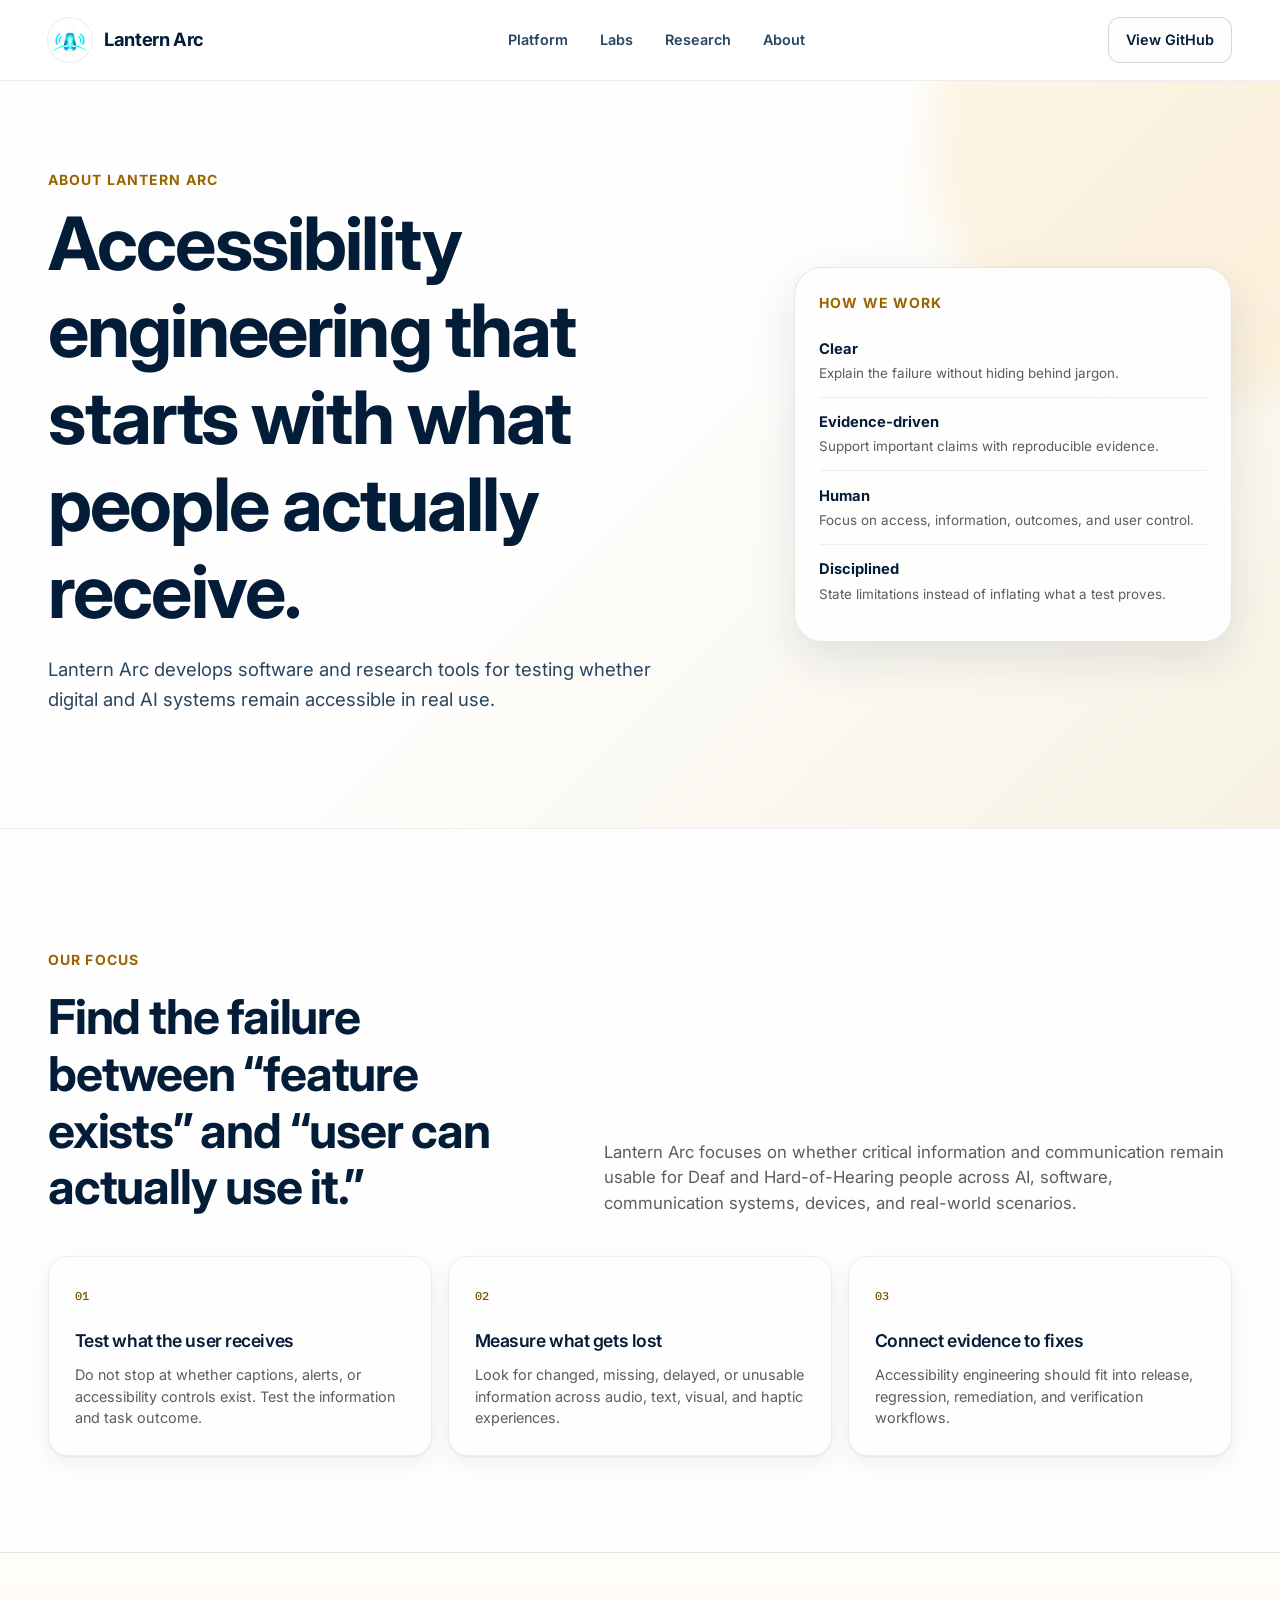
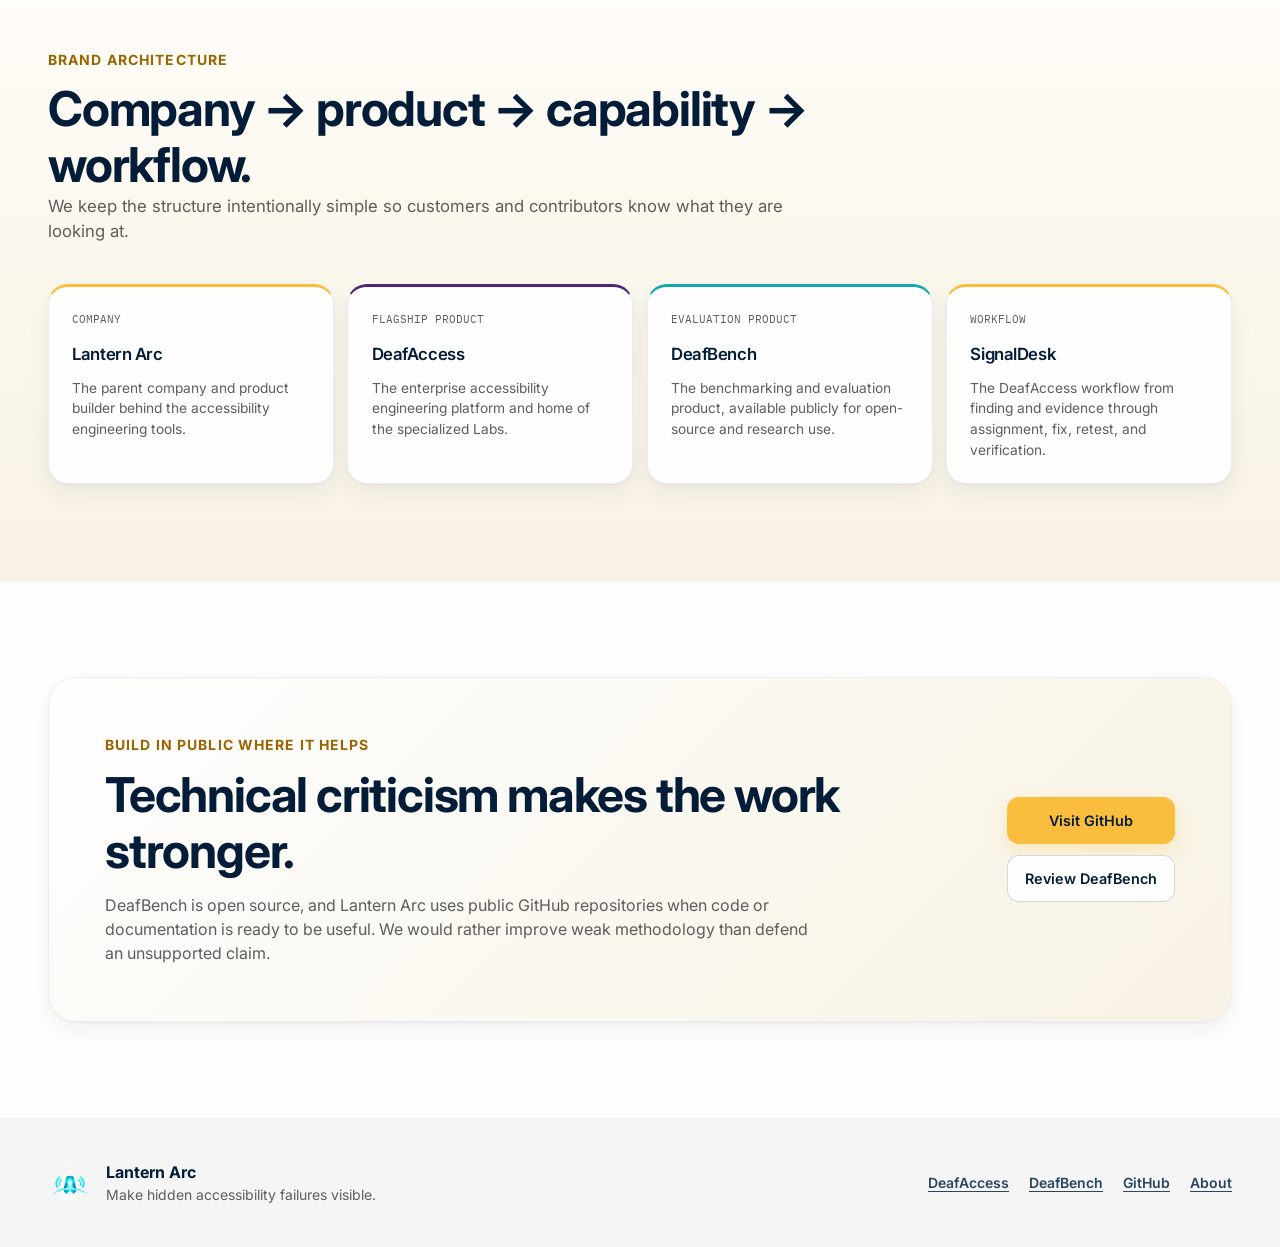
==== about/index.html @ e3fc4fe9 "feat: add product and company pages" ====
<!doctype html>
<html lang="en">
<head>
  <meta charset="utf-8">
  <meta name="viewport" content="width=device-width, initial-scale=1">
  <title>About Lantern Arc</title>
  <meta name="description" content="Lantern Arc builds accessibility engineering tools that test what people actually receive across AI, software, communication systems, and connected experiences.">
  <link rel="preconnect" href="https://fonts.googleapis.com">
  <link rel="preconnect" href="https://fonts.gstatic.com" crossorigin>
  <link href="https://fonts.googleapis.com/css2?family=IBM+Plex+Mono:wght@400;500&family=Inter:wght@400;500;600;700&display=swap" rel="stylesheet">
  <link rel="stylesheet" href="/assets/site.css">
</head>
<body class="inner-page about-page">
  <a class="skip-link" href="#main">Skip to main content</a>
  <header class="site-header">
    <div class="shell header-inner">
      <a class="brand" href="/" aria-label="Lantern Arc home">
        <img class="brand-mark" src="/assets/lantern-arc-logo.png" alt="" width="44" height="44">
        <span>Lantern Arc</span>
      </a>
      <nav class="site-nav" aria-label="Primary navigation">
        <a href="/deafaccess/">Platform</a>
        <a href="/#labs">Labs</a>
        <a href="/deafbench/">Research</a>
        <a href="/about/">About</a>
      </nav>
      <a class="button button-secondary header-github" href="https://github.com/lanternarc">View GitHub</a>
    </div>
  </header>

  <main id="main">
    <section class="page-hero page-hero-gold">
      <div class="shell page-hero-grid">
        <div>
          <p class="eyebrow">About Lantern Arc</p>
          <h1>Accessibility engineering that starts with what people actually receive.</h1>
          <p class="page-lede">Lantern Arc develops software and research tools for testing whether digital and AI systems remain accessible in real use.</p>
        </div>
        <aside class="evidence-card" aria-label="Lantern Arc principles">
          <p class="eyebrow">How we work</p>
          <ul class="principle-list">
            <li><strong>Clear</strong><span>Explain the failure without hiding behind jargon.</span></li>
            <li><strong>Evidence-driven</strong><span>Support important claims with reproducible evidence.</span></li>
            <li><strong>Human</strong><span>Focus on access, information, outcomes, and user control.</span></li>
            <li><strong>Disciplined</strong><span>State limitations instead of inflating what a test proves.</span></li>
          </ul>
        </aside>
      </div>
    </section>

    <section class="section shell" aria-labelledby="focus-title">
      <div class="section-heading">
        <p class="eyebrow">Our focus</p>
        <h2 id="focus-title">Find the failure between “feature exists” and “user can actually use it.”</h2>
        <p>Lantern Arc focuses on whether critical information and communication remain usable for Deaf and Hard-of-Hearing people across AI, software, communication systems, devices, and real-world scenarios.</p>
      </div>
      <div class="outcome-grid">
        <article><span class="outcome-number">01</span><h3>Test what the user receives</h3><p>Do not stop at whether captions, alerts, or accessibility controls exist. Test the information and task outcome.</p></article>
        <article><span class="outcome-number">02</span><h3>Measure what gets lost</h3><p>Look for changed, missing, delayed, or unusable information across audio, text, visual, and haptic experiences.</p></article>
        <article><span class="outcome-number">03</span><h3>Connect evidence to fixes</h3><p>Accessibility engineering should fit into release, regression, remediation, and verification workflows.</p></article>
      </div>
    </section>

    <section class="section section-tinted" aria-labelledby="family-title">
      <div class="shell">
        <div class="section-heading narrow">
          <p class="eyebrow">Brand architecture</p>
          <h2 id="family-title">Company → product → capability → workflow.</h2>
          <p>We keep the structure intentionally simple so customers and contributors know what they are looking at.</p>
        </div>
        <div class="architecture-grid">
          <article><span class="architecture-level">Company</span><h3>Lantern Arc</h3><p>The parent company and product builder behind the accessibility engineering tools.</p></article>
          <article class="architecture-purple"><span class="architecture-level">Flagship product</span><h3>DeafAccess</h3><p>The enterprise accessibility engineering platform and home of the specialized Labs.</p></article>
          <article class="architecture-teal"><span class="architecture-level">Evaluation product</span><h3>DeafBench</h3><p>The benchmarking and evaluation product, available publicly for open-source and research use.</p></article>
          <article><span class="architecture-level">Workflow</span><h3>SignalDesk</h3><p>The DeafAccess workflow from finding and evidence through assignment, fix, retest, and verification.</p></article>
        </div>
      </div>
    </section>

    <section class="section shell" aria-labelledby="open-title">
      <div class="research-panel">
        <div>
          <p class="eyebrow">Build in public where it helps</p>
          <h2 id="open-title">Technical criticism makes the work stronger.</h2>
          <p>DeafBench is open source, and Lantern Arc uses public GitHub repositories when code or documentation is ready to be useful. We would rather improve weak methodology than defend an unsupported claim.</p>
        </div>
        <div class="research-actions">
          <a class="button button-primary" href="https://github.com/lanternarc">Visit GitHub</a>
          <a class="button button-secondary" href="https://github.com/lanternarc/DeafBench">Review DeafBench</a>
        </div>
      </div>
    </section>
  </main>

  <footer class="site-footer">
    <div class="shell footer-inner">
      <div class="footer-brand"><img src="/assets/lantern-arc-logo.png" alt="" width="44" height="44"><div><strong>Lantern Arc</strong><span>Make hidden accessibility failures visible.</span></div></div>
      <nav aria-label="Footer navigation"><a href="/deafaccess/">DeafAccess</a><a href="/deafbench/">DeafBench</a><a href="https://github.com/lanternarc">GitHub</a><a href="/about/">About</a></nav>
    </div>
  </footer>
  <script src="/assets/site.js" defer></script>
</body>
</html>
---- assets/site.css ----
:root {
  --navy-950: #031c37;
  --navy-900: #0a2b4a;
  --navy-700: #29455f;
  --gold-500: #fbbd3d;
  --gold-300: #fbe1b3;
  --gold-100: #f7f2e3;
  --white: #fefefe;
  --off-white: #f5f5f5;
  --ink: #070714;
  --muted: #5d5d5d;
  --line: #eeedef;
  --purple-700: #502478;
  --purple-100: #f1ebf6;
  --teal-700: #08757c;
  --teal-500: #12a8b1;
  --teal-100: #e4f4f0;
  --teal-bg: #e9f4f3;
  --blue-100: #e9f1fb;
  --green-100: #e4f4f0;
  --danger: #d22126;
  --success: #2e8c36;
  --shadow-sm: 0 1px 2px rgb(1 25 52 / 0.05), 0 8px 24px rgb(1 25 52 / 0.06);
  --shadow-md: 0 18px 45px rgb(1 25 52 / 0.10);
  --radius-sm: 0.75rem;
  --radius-md: 1.25rem;
  --radius-lg: 1.75rem;
  --shell: 74rem;
  --sans: Inter, -apple-system, BlinkMacSystemFont, "Segoe UI", Arial, sans-serif;
  --mono: "IBM Plex Mono", SFMono-Regular, Consolas, "Liberation Mono", monospace;
}

* {
  box-sizing: border-box;
}

html {
  scroll-behavior: smooth;
  scroll-padding-top: 6rem;
}

body {
  margin: 0;
  color: var(--navy-950);
  background: var(--white);
  font-family: var(--sans);
  font-size: 1rem;
  line-height: 1.5;
  text-rendering: optimizeLegibility;
  -webkit-font-smoothing: antialiased;
}

img {
  display: block;
  max-width: 100%;
}

a {
  color: inherit;
  text-decoration-thickness: 0.08em;
  text-underline-offset: 0.2em;
}

a:focus-visible,
button:focus-visible {
  outline: 3px solid var(--navy-950);
  outline-offset: 4px;
  border-radius: 0.35rem;
}

p,
h1,
h2,
h3 {
  margin-top: 0;
}

p {
  max-width: 72ch;
}

h1,
h2,
h3 {
  letter-spacing: -0.025em;
  line-height: 1.18;
}

h1 {
  margin-bottom: 1.25rem;
  font-size: clamp(2.6rem, 6vw, 4.6rem);
  font-weight: 700;
}

h2 {
  margin-bottom: 1rem;
  font-size: clamp(2rem, 4vw, 3rem);
  font-weight: 700;
}

h3 {
  margin-bottom: 0.8rem;
  font-size: 1.45rem;
  font-weight: 600;
}

.shell {
  width: min(calc(100% - 2rem), var(--shell));
  margin-inline: auto;
}

.skip-link {
  position: fixed;
  z-index: 999;
  top: 0.75rem;
  left: 0.75rem;
  padding: 0.75rem 1rem;
  transform: translateY(-180%);
  border-radius: 0.6rem;
  color: var(--white);
  background: var(--navy-950);
  font-weight: 600;
}

.skip-link:focus {
  transform: translateY(0);
}

.site-header {
  position: sticky;
  z-index: 50;
  top: 0;
  border-bottom: 1px solid rgb(1 25 52 / 0.08);
  background: rgb(255 255 255 / 0.94);
  backdrop-filter: blur(16px);
}

.header-inner {
  display: grid;
  grid-template-columns: auto 1fr auto;
  align-items: center;
  min-height: 5rem;
  gap: 2rem;
}

.brand {
  display: inline-flex;
  align-items: center;
  gap: 0.75rem;
  text-decoration: none;
  font-size: 1.15rem;
  font-weight: 700;
  letter-spacing: -0.02em;
}

.brand-mark {
  width: 2.75rem;
  height: 2.75rem;
  border-radius: 50%;
  box-shadow: 0 0 0 1px rgb(1 25 52 / 0.08);
}

.site-nav {
  display: flex;
  justify-content: center;
  gap: 2rem;
}

.site-nav a {
  position: relative;
  padding-block: 1.1rem;
  color: var(--navy-700);
  text-decoration: none;
  font-size: 0.9rem;
  font-weight: 600;
}

.site-nav a::after {
  position: absolute;
  right: 0;
  bottom: 0.8rem;
  left: 0;
  height: 2px;
  transform: scaleX(0);
  transform-origin: center;
  background: var(--gold-500);
  content: "";
  transition: transform 160ms ease;
}

.site-nav a:hover::after,
.site-nav a:focus-visible::after {
  transform: scaleX(1);
}

.button {
  display: inline-flex;
  min-height: 2.85rem;
  align-items: center;
  justify-content: center;
  padding: 0.72rem 1.05rem;
  border: 1px solid transparent;
  border-radius: 0.75rem;
  text-decoration: none;
  font-size: 0.9rem;
  font-weight: 600;
  transition: transform 150ms ease, box-shadow 150ms ease, background 150ms ease;
}

.button:hover {
  transform: translateY(-1px);
}

.button-primary {
  color: var(--navy-950);
  background: var(--gold-500);
  box-shadow: 0 8px 20px rgb(253 191 56 / 0.25);
}

.button-primary:hover {
  background: #f4b62d;
  box-shadow: 0 12px 24px rgb(253 191 56 / 0.30);
}

.button-secondary {
  border-color: rgb(1 25 52 / 0.16);
  color: var(--navy-950);
  background: var(--white);
}

.button-secondary:hover {
  border-color: rgb(1 25 52 / 0.28);
  box-shadow: var(--shadow-sm);
}

.hero {
  display: grid;
  grid-template-columns: minmax(15rem, 0.7fr) minmax(0, 1.45fr) minmax(17rem, 0.85fr);
  align-items: center;
  gap: clamp(2rem, 5vw, 4.5rem);
  min-height: 42rem;
  padding-block: 5.5rem;
}

.hero-art {
  display: flex;
  justify-content: center;
}

.hero-logo-wrap {
  position: relative;
  width: min(100%, 19rem);
  padding: 1.35rem;
  border: 1px solid rgb(253 191 56 / 0.32);
  border-radius: 50%;
  background: radial-gradient(circle, var(--white) 54%, var(--gold-100) 100%);
  box-shadow: 0 26px 70px rgb(253 191 56 / 0.14);
}

.hero-logo-wrap::after {
  position: absolute;
  inset: 8%;
  z-index: -1;
  border-radius: 50%;
  background: var(--gold-300);
  filter: blur(48px);
  opacity: 0.25;
  content: "";
}

.eyebrow {
  margin-bottom: 0.7rem;
  color: #9a6500;
  font-size: 0.875rem;
  font-weight: 700;
  letter-spacing: 0.08em;
  text-transform: uppercase;
}

.hero-copy h1 span {
  color: #9a6500;
}

.hero-lede {
  margin-bottom: 0.8rem;
  font-size: 1.18rem;
  line-height: 1.55;
  font-weight: 500;
}

.hero-support {
  margin-bottom: 1.7rem;
  color: var(--muted);
  font-size: 1rem;
}

.hero-actions {
  display: flex;
  flex-wrap: wrap;
  gap: 0.75rem;
}

.hero-principles {
  display: grid;
  gap: 1.25rem;
  padding-left: 2rem;
  border-left: 1px solid var(--line);
}

.principle {
  display: grid;
  grid-template-columns: auto 1fr;
  align-items: start;
  gap: 0.9rem;
}

.principle-icon {
  display: grid;
  width: 2.8rem;
  height: 2.8rem;
  place-items: center;
  border-radius: 50%;
  color: var(--navy-950);
  background: var(--gold-100);
  font-family: var(--mono);
  font-size: 0.78rem;
  font-weight: 500;
}

.principle strong,
.principle span {
  display: block;
}

.principle strong {
  margin-bottom: 0.2rem;
  font-size: 0.95rem;
}

.principle div > span {
  color: var(--muted);
  font-size: 0.875rem;
  line-height: 1.45;
}

.process-band {
  border-block: 1px solid rgb(1 25 52 / 0.07);
  background: var(--gold-100);
}

.process-inner {
  display: grid;
  grid-template-columns: minmax(16rem, 0.7fr) 1fr;
  align-items: center;
  gap: 3rem;
  padding-block: 2.4rem;
}

.process-inner h2 {
  margin-bottom: 0;
  font-size: 1.8rem;
}

.process-flow {
  display: flex;
  flex-wrap: wrap;
  align-items: center;
  justify-content: flex-end;
  gap: 0.7rem;
  margin: 0;
  padding: 0;
  list-style: none;
}

.process-flow li {
  display: inline-flex;
  align-items: center;
  gap: 0.7rem;
  font-size: 0.9rem;
  font-weight: 600;
}

.process-flow li:not(:last-child)::after {
  color: #9a6500;
  content: "→";
}

.section {
  padding-block: 6rem;
}

.section-tinted {
  border-block: 1px solid rgb(1 25 52 / 0.06);
  background: linear-gradient(180deg, #fffdf9 0%, var(--gold-100) 100%);
}

.section-heading {
  display: grid;
  grid-template-columns: minmax(0, 0.9fr) minmax(0, 1.15fr);
  align-items: end;
  gap: 4rem;
  margin-bottom: 2.5rem;
}

.section-heading .eyebrow {
  grid-column: 1 / -1;
  margin-bottom: -2.8rem;
}

.section-heading h2,
.section-heading p:last-child {
  margin-bottom: 0;
}

.section-heading p:last-child {
  color: var(--muted);
  font-size: 1.05rem;
}

.section-heading.narrow {
  display: block;
  max-width: 48rem;
}

.section-heading.narrow .eyebrow {
  margin-bottom: 0.7rem;
}

.product-grid {
  display: grid;
  grid-template-columns: repeat(2, minmax(0, 1fr));
  gap: 1.25rem;
}

.product-card {
  position: relative;
  overflow: hidden;
  padding: 2rem;
  border: 1px solid var(--line);
  border-radius: var(--radius-lg);
  background: var(--white);
  box-shadow: var(--shadow-sm);
}

.product-card::before {
  position: absolute;
  top: 0;
  right: 0;
  left: 0;
  height: 4px;
  content: "";
}

.product-deafaccess::before {
  background: var(--purple-700);
}

.product-deafbench::before {
  background: var(--teal-500);
}

.product-kicker {
  display: flex;
  align-items: center;
  gap: 0.8rem;
  margin-bottom: 1.35rem;
  font-size: 0.9rem;
  font-weight: 600;
}

.product-symbol {
  display: grid;
  width: 2.6rem;
  height: 2.6rem;
  place-items: center;
  border-radius: 0.7rem;
  font-family: var(--mono);
  font-size: 0.75rem;
  font-weight: 500;
}

.product-deafaccess .product-symbol {
  color: var(--purple-700);
  background: var(--purple-100);
}

.product-deafbench .product-symbol {
  color: var(--teal-700);
  background: var(--teal-100);
}

.product-card > p {
  color: var(--muted);
}

.feature-list {
  display: grid;
  grid-template-columns: repeat(2, minmax(0, 1fr));
  gap: 0.65rem 1rem;
  margin: 1.5rem 0;
  padding: 0;
  list-style: none;
}

.feature-list li {
  position: relative;
  padding-left: 1.15rem;
  font-size: 0.9rem;
}

.feature-list li::before {
  position: absolute;
  top: 0.58em;
  left: 0;
  width: 0.42rem;
  height: 0.42rem;
  border-radius: 50%;
  background: var(--gold-500);
  content: "";
}

.text-link {
  display: inline-flex;
  align-items: center;
  gap: 0.4rem;
  color: var(--navy-950);
  font-weight: 700;
}

.roadmap-note {
  margin: -0.75rem 0 2rem;
  padding: 1rem 1.15rem;
  border-left: 3px solid var(--gold-500);
  color: var(--navy-700);
  background: rgb(251 189 61 / 0.08);
  font-size: 0.9rem;
}

.lab-groups {
  display: grid;
  gap: 1.5rem;
}

.lab-group {
  display: grid;
  grid-template-columns: minmax(13rem, 0.3fr) minmax(0, 1fr);
  gap: 1.5rem;
  padding: 1.5rem;
  border: 1px solid var(--line);
  border-radius: var(--radius-lg);
  background: rgb(254 254 254 / 0.88);
  box-shadow: var(--shadow-sm);
}

.lab-group-heading {
  display: flex;
  align-items: flex-start;
  gap: 0.85rem;
  padding-right: 1.25rem;
  border-right: 1px solid var(--line);
}

.lab-group-index {
  display: grid;
  width: 2.4rem;
  height: 2.4rem;
  flex: 0 0 auto;
  place-items: center;
  border-radius: 50%;
  color: var(--navy-950);
  background: var(--gold-300);
  font-family: var(--mono);
  font-size: 0.75rem;
  font-weight: 500;
}

.lab-group-heading h3 {
  margin: 0 0 0.35rem;
  font-size: 1.1rem;
}

.lab-group-heading p {
  margin: 0;
  color: var(--muted);
  font-size: 0.875rem;
  line-height: 1.45;
}

.lab-grid {
  display: grid;
  grid-template-columns: repeat(3, minmax(0, 1fr));
  gap: 0.75rem;
}

.lab-card {
  min-width: 0;
  padding: 1rem;
  border: 1px solid var(--line);
  border-radius: var(--radius-sm);
  background: var(--white);
}

.lab-card:hover {
  border-color: rgb(3 28 55 / 0.18);
  box-shadow: 0 8px 20px rgb(3 28 55 / 0.05);
}

.lab-code {
  display: inline-flex;
  margin-bottom: 0.75rem;
  padding: 0.25rem 0.45rem;
  border-radius: 0.4rem;
  color: var(--teal-700);
  background: var(--teal-100);
  font-family: var(--mono);
  font-size: 0.7rem;
  font-weight: 500;
}

.lab-card:nth-child(4n + 2) .lab-code {
  color: var(--purple-700);
  background: var(--purple-100);
}

.lab-card:nth-child(4n + 3) .lab-code {
  color: #785100;
  background: var(--gold-100);
}

.lab-card h4 {
  overflow-wrap: anywhere;
  margin: 0 0 0.4rem;
  color: var(--navy-950);
  font-size: 0.92rem;
  line-height: 1.3;
}

.lab-card p {
  margin: 0;
  color: var(--muted);
  font-size: 0.82rem;
  line-height: 1.5;
}

.research-panel {
  display: grid;
  grid-template-columns: 1fr auto;
  align-items: center;
  gap: 3rem;
  padding: clamp(2rem, 5vw, 3.5rem);
  border: 1px solid var(--line);
  border-radius: var(--radius-lg);
  background: linear-gradient(135deg, var(--white), var(--gold-100));
  box-shadow: var(--shadow-sm);
}

.research-panel h2 {
  margin-bottom: 0.8rem;
}

.research-panel p:last-child {
  margin-bottom: 0;
  color: var(--muted);
}

.research-actions {
  display: flex;
  flex-direction: column;
  gap: 0.7rem;
}

.page-hero {
  position: relative;
  overflow: hidden;
  border-bottom: 1px solid var(--line);
}

.page-hero::after {
  position: absolute;
  top: -14rem;
  right: -12rem;
  width: 34rem;
  height: 34rem;
  border-radius: 50%;
  filter: blur(18px);
  opacity: 0.32;
  pointer-events: none;
  content: "";
}

.page-hero-purple {
  background: linear-gradient(135deg, var(--white) 45%, var(--purple-100) 100%);
}

.page-hero-purple::after {
  background: #d8c4ea;
}

.page-hero-teal {
  background: linear-gradient(135deg, var(--white) 45%, var(--teal-bg) 100%);
}

.page-hero-teal::after {
  background: var(--teal-100);
}

.page-hero-gold {
  background: linear-gradient(135deg, var(--white) 45%, var(--gold-100) 100%);
}

.page-hero-gold::after {
  background: var(--gold-300);
}

.page-hero-grid {
  position: relative;
  z-index: 1;
  display: grid;
  grid-template-columns: minmax(0, 1.2fr) minmax(19rem, 0.8fr);
  align-items: center;
  gap: clamp(2rem, 7vw, 6rem);
  min-height: 36rem;
  padding-block: 5.5rem;
}

.page-hero h1 {
  max-width: 16ch;
}

.page-lede {
  margin-bottom: 1.6rem;
  max-width: 62ch;
  color: var(--navy-700);
  font-size: 1.16rem;
  line-height: 1.6;
}

.evidence-card,
.benchmark-card {
  padding: 1.5rem;
  border: 1px solid rgb(3 28 55 / 0.10);
  border-radius: var(--radius-lg);
  background: rgb(254 254 254 / 0.9);
  box-shadow: var(--shadow-md);
  backdrop-filter: blur(10px);
}

.vertical-flow,
.principle-list {
  display: grid;
  gap: 0;
  margin: 0;
  padding: 0;
  list-style: none;
}

.vertical-flow li {
  display: grid;
  grid-template-columns: auto 0.7fr 1.3fr;
  align-items: center;
  gap: 0.75rem;
  padding-block: 0.8rem;
  border-bottom: 1px solid var(--line);
}

.vertical-flow li:last-child {
  border-bottom: 0;
}

.vertical-flow li > span,
.evidence-stack > div > span {
  color: var(--purple-700);
  font-family: var(--mono);
  font-size: 0.72rem;
  font-weight: 500;
}

.vertical-flow strong {
  font-size: 0.9rem;
}

.vertical-flow small {
  color: var(--muted);
  font-size: 0.8rem;
  line-height: 1.4;
}

.metric-list {
  margin: 0;
}

.metric-list > div {
  display: grid;
  grid-template-columns: minmax(7rem, 0.65fr) 1fr;
  gap: 1rem;
  padding-block: 0.9rem;
  border-bottom: 1px solid var(--line);
}

.metric-list > div:last-child {
  border-bottom: 0;
}

.metric-list dt {
  color: var(--teal-700);
  font-weight: 700;
}

.metric-list dd {
  margin: 0;
  color: var(--muted);
  font-size: 0.86rem;
}

.outcome-grid {
  display: grid;
  grid-template-columns: repeat(3, minmax(0, 1fr));
  gap: 1rem;
}

.outcome-grid article {
  padding: 1.6rem;
  border: 1px solid var(--line);
  border-radius: var(--radius-md);
  background: var(--white);
  box-shadow: var(--shadow-sm);
}

.outcome-number {
  display: inline-flex;
  margin-bottom: 1.6rem;
  color: #785100;
  font-family: var(--mono);
  font-size: 0.78rem;
  font-weight: 500;
}

.outcome-grid article h3 {
  font-size: 1.1rem;
}

.outcome-grid article p {
  margin: 0;
  color: var(--muted);
  font-size: 0.9rem;
}

.capability-grid {
  display: grid;
  grid-template-columns: repeat(4, minmax(0, 1fr));
  gap: 0.8rem;
}

.capability-card {
  padding: 1.4rem;
  border: 1px solid var(--line);
  border-radius: var(--radius-md);
  background: var(--white);
}

.capability-card > span {
  display: grid;
  width: 2.5rem;
  height: 2.5rem;
  margin-bottom: 1.1rem;
  place-items: center;
  border-radius: 0.65rem;
  color: var(--purple-700);
  background: var(--purple-100);
  font-family: var(--mono);
  font-size: 0.72rem;
  font-weight: 500;
}

.capability-card:nth-child(2) > span {
  color: #785100;
  background: var(--gold-100);
}

.capability-card:nth-child(3) > span {
  color: var(--teal-700);
  background: var(--teal-100);
}

.capability-card:nth-child(4) > span {
  color: var(--navy-700);
  background: var(--blue-100);
}

.capability-card h3 {
  font-size: 1rem;
}

.capability-card p {
  margin: 0;
  color: var(--muted);
  font-size: 0.86rem;
}

.center-action {
  margin-top: 1.5rem;
  text-align: center;
}

.split-panel {
  display: grid;
  grid-template-columns: minmax(0, 0.9fr) minmax(22rem, 1.1fr);
  align-items: center;
  gap: clamp(2rem, 6vw, 5rem);
}

.split-panel > div:first-child > p:last-child {
  margin-bottom: 0;
  color: var(--muted);
}

.signal-flow {
  display: flex;
  flex-wrap: wrap;
  gap: 0.55rem;
  align-items: center;
}

.signal-flow span {
  position: relative;
  display: inline-flex;
  padding: 0.65rem 0.8rem;
  border: 1px solid var(--line);
  border-radius: 999px;
  background: var(--white);
  font-size: 0.82rem;
  font-weight: 600;
  box-shadow: var(--shadow-sm);
}

.signal-flow span:not(:last-child)::after {
  position: absolute;
  right: -0.55rem;
  color: #9a6500;
  content: "→";
  transform: translateX(50%);
}

.evidence-stack {
  display: grid;
  grid-template-columns: repeat(2, minmax(0, 1fr));
  gap: 0.8rem;
}

.evidence-stack > div {
  padding: 1.25rem;
  border: 1px solid var(--line);
  border-radius: var(--radius-md);
  background: var(--white);
  box-shadow: var(--shadow-sm);
}

.evidence-stack > div > span {
  display: inline-block;
  margin-bottom: 0.7rem;
  color: var(--teal-700);
}

.evidence-stack strong,
.evidence-stack p {
  display: block;
}

.evidence-stack strong {
  margin-bottom: 0.35rem;
  font-size: 0.93rem;
}

.evidence-stack p {
  margin: 0;
  color: var(--muted);
  font-size: 0.82rem;
}

.principle-list li {
  padding-block: 0.85rem;
  border-bottom: 1px solid var(--line);
}

.principle-list li:last-child {
  border-bottom: 0;
}

.principle-list strong,
.principle-list span {
  display: block;
}

.principle-list strong {
  margin-bottom: 0.2rem;
  font-size: 0.92rem;
}

.principle-list span {
  color: var(--muted);
  font-size: 0.84rem;
}

.architecture-grid {
  display: grid;
  grid-template-columns: repeat(4, minmax(0, 1fr));
  gap: 0.85rem;
}

.architecture-grid article {
  padding: 1.45rem;
  border: 1px solid var(--line);
  border-top: 3px solid var(--gold-500);
  border-radius: var(--radius-md);
  background: var(--white);
  box-shadow: var(--shadow-sm);
}

.architecture-grid .architecture-purple {
  border-top-color: var(--purple-700);
}

.architecture-grid .architecture-teal {
  border-top-color: var(--teal-500);
}

.architecture-level {
  display: block;
  margin-bottom: 1.1rem;
  color: var(--muted);
  font-family: var(--mono);
  font-size: 0.7rem;
  text-transform: uppercase;
}

.architecture-grid h3 {
  font-size: 1.05rem;
}

.architecture-grid p {
  margin: 0;
  color: var(--muted);
  font-size: 0.86rem;
}

.site-footer {
  border-top: 1px solid var(--line);
  background: var(--off-white);
}

.footer-inner {
  display: flex;
  align-items: center;
  justify-content: space-between;
  gap: 2rem;
  min-height: 8rem;
  padding-block: 1.5rem;
}

.footer-brand {
  display: flex;
  align-items: center;
  gap: 0.9rem;
}

.footer-brand img {
  width: 2.75rem;
  height: 2.75rem;
  border-radius: 50%;
}

.footer-brand strong,
.footer-brand span {
  display: block;
}

.footer-brand span {
  color: var(--muted);
  font-size: 0.875rem;
}

.footer-inner nav {
  display: flex;
  flex-wrap: wrap;
  gap: 1.25rem;
}

.footer-inner nav a {
  color: var(--navy-700);
  font-size: 0.875rem;
  font-weight: 600;
}

@media (max-width: 64rem) {
  .header-inner {
    grid-template-columns: auto 1fr;
  }

  .site-nav {
    justify-content: flex-end;
  }

  .header-github {
    display: none;
  }

  .hero {
    grid-template-columns: minmax(12rem, 0.55fr) 1.45fr;
    min-height: auto;
  }

  .hero-principles {
    grid-column: 1 / -1;
    grid-template-columns: repeat(2, minmax(0, 1fr));
    padding: 1.5rem 0 0;
    border-top: 1px solid var(--line);
    border-left: 0;
  }

  .section-heading {
    grid-template-columns: 1fr;
    gap: 1rem;
  }

  .section-heading .eyebrow {
    margin-bottom: -0.25rem;
  }

  .page-hero-grid {
    grid-template-columns: minmax(0, 1.1fr) minmax(18rem, 0.9fr);
    gap: 2.5rem;
  }

  .capability-grid,
  .architecture-grid {
    grid-template-columns: repeat(2, minmax(0, 1fr));
  }
}

@media (max-width: 48rem) {
  .site-header {
    position: static;
  }

  .header-inner {
    display: flex;
    min-height: auto;
    flex-wrap: wrap;
    padding-block: 0.8rem;
    gap: 0.65rem 1.25rem;
  }

  .site-nav {
    order: 2;
    width: 100%;
    justify-content: flex-start;
    gap: 1.2rem;
    overflow-x: auto;
    scrollbar-width: none;
  }

  .site-nav a {
    flex: 0 0 auto;
    padding-block: 0.65rem;
  }

  .site-nav a::after {
    bottom: 0.25rem;
  }

  .hero {
    grid-template-columns: 1fr;
    gap: 2rem;
    padding-block: 3.5rem;
  }

  .hero-art {
    justify-content: flex-start;
  }

  .hero-logo-wrap {
    width: 10rem;
    padding: 0.65rem;
  }

  .hero-principles {
    grid-template-columns: 1fr;
  }

  .process-inner {
    grid-template-columns: 1fr;
    gap: 1.2rem;
  }

  .process-flow {
    justify-content: flex-start;
  }

  .section {
    padding-block: 4.2rem;
  }

  .product-grid {
    grid-template-columns: 1fr;
  }

  .lab-group {
    grid-template-columns: 1fr;
  }

  .lab-group-heading {
    padding: 0 0 1rem;
    border-right: 0;
    border-bottom: 1px solid var(--line);
  }

  .lab-grid {
    grid-template-columns: repeat(2, minmax(0, 1fr));
  }

  .feature-list {
    grid-template-columns: 1fr;
  }

  .research-panel {
    grid-template-columns: 1fr;
  }

  .research-actions {
    flex-direction: row;
    flex-wrap: wrap;
  }

  .page-hero-grid,
  .split-panel {
    grid-template-columns: 1fr;
  }

  .page-hero-grid {
    min-height: auto;
    padding-block: 4rem;
  }

  .page-hero h1 {
    max-width: 18ch;
  }

  .outcome-grid,
  .capability-grid,
  .architecture-grid {
    grid-template-columns: 1fr;
  }

  .evidence-stack {
    grid-template-columns: 1fr;
  }

  .vertical-flow li {
    grid-template-columns: auto minmax(5rem, 0.7fr) 1.3fr;
  }

  .footer-inner {
    align-items: flex-start;
    flex-direction: column;
  }
}

@media (max-width: 34rem) {
  .lab-grid {
    grid-template-columns: 1fr;
  }

  .hero-actions,
  .research-actions {
    align-items: stretch;
    flex-direction: column;
  }

  .button {
    width: 100%;
  }

  .metric-list > div {
    grid-template-columns: 1fr;
    gap: 0.3rem;
  }
}

@media (prefers-reduced-motion: reduce) {
  html {
    scroll-behavior: auto;
  }

  *,
  *::before,
  *::after {
    scroll-behavior: auto !important;
    transition-duration: 0.01ms !important;
    animation-duration: 0.01ms !important;
    animation-iteration-count: 1 !important;
  }
}
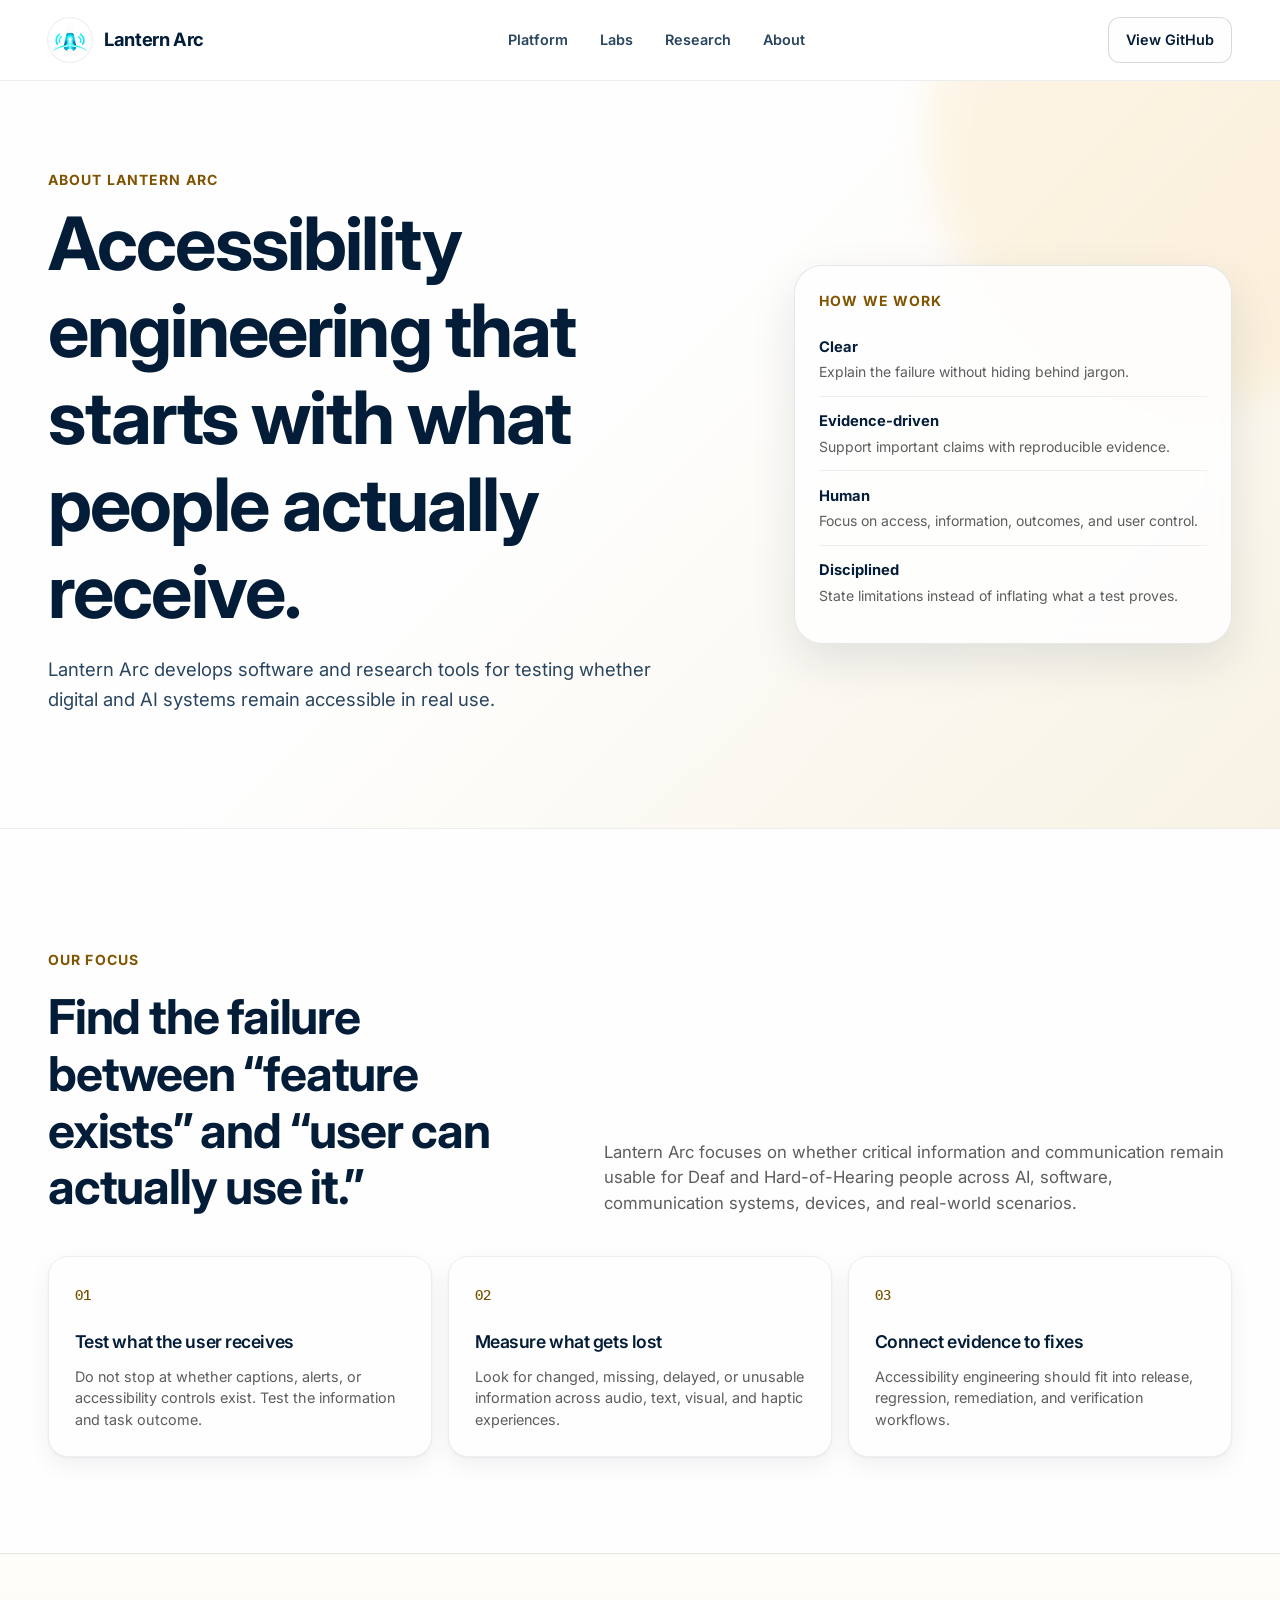
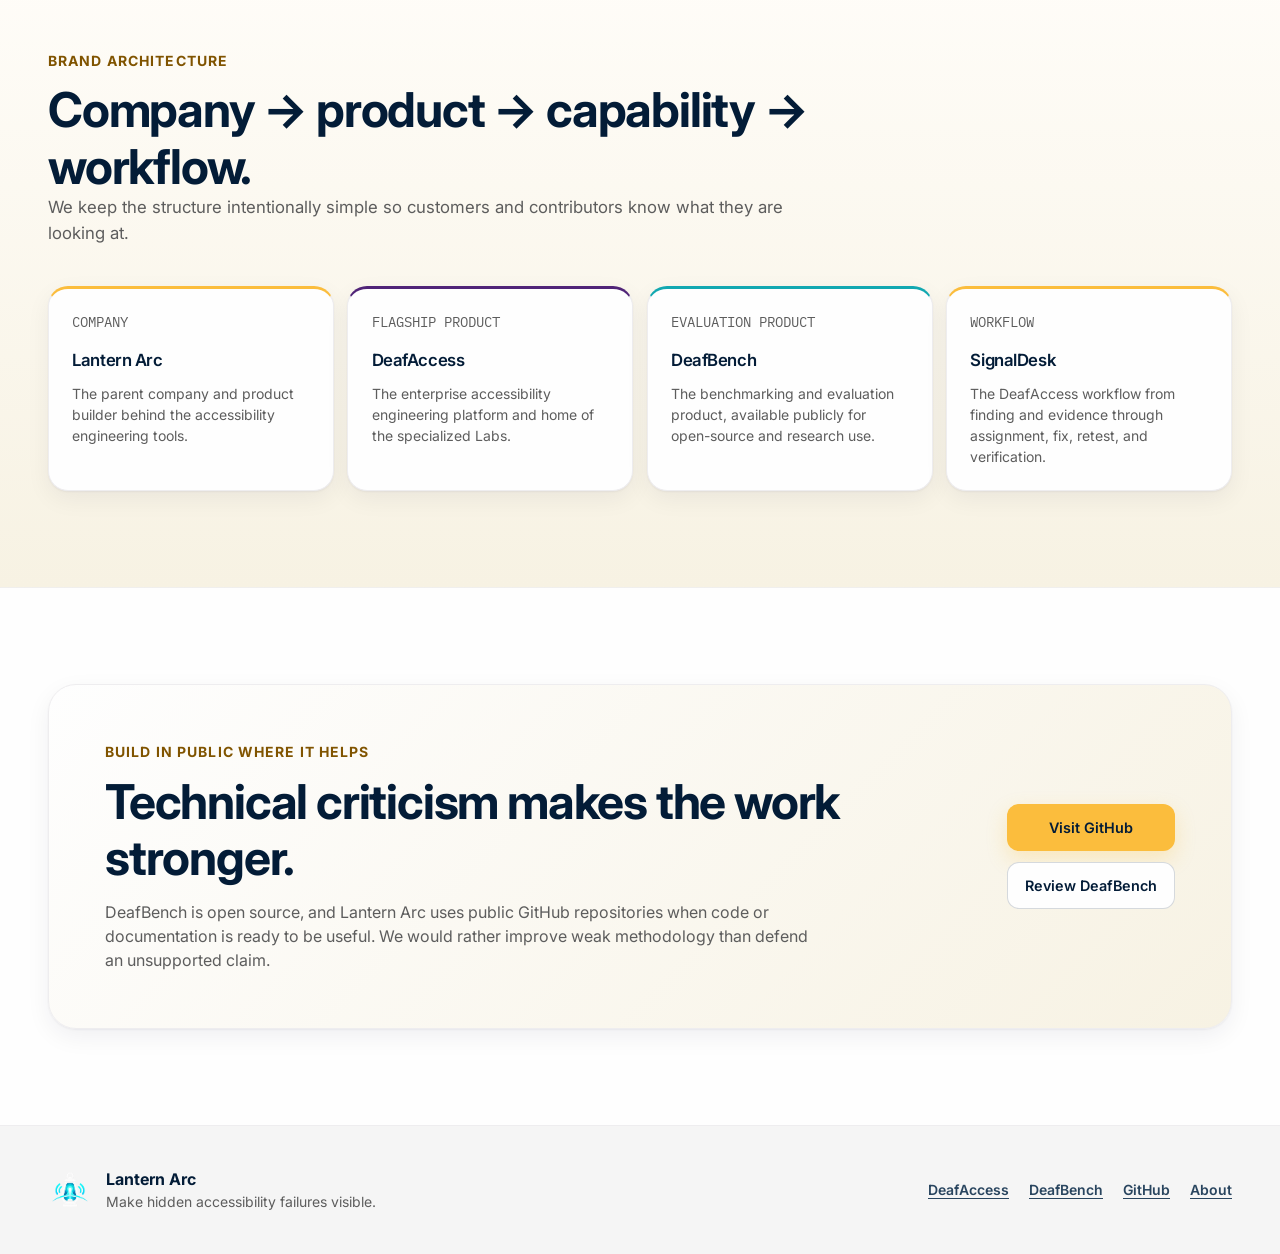
==== commit 73dd55dd: "feat: add social sharing card" ====
--- a/about/index.html
+++ b/about/index.html
@@ -5,6 +5,32 @@
   <meta name="viewport" content="width=device-width, initial-scale=1">
   <title>About Lantern Arc</title>
   <meta name="description" content="Lantern Arc builds accessibility engineering tools that test what people actually receive across AI, software, communication systems, and connected experiences.">
+  <link rel="canonical" href="https://lanternarc.github.io/about/">
+  <meta name="theme-color" content="#031c37">
+  <meta property="og:type" content="website">
+  <meta property="og:site_name" content="Lantern Arc">
+  <meta property="og:title" content="About Lantern Arc">
+  <meta property="og:description" content="Lantern Arc develops software and research tools for testing whether digital and AI systems remain accessible in real use.">
+  <meta property="og:url" content="https://lanternarc.github.io/about/">
+  <meta property="og:image" content="https://lanternarc.github.io/assets/social-card.png">
+  <meta property="og:image:alt" content="Lantern Arc lantern signal icon">
+  <meta name="twitter:card" content="summary_large_image">
+  <meta name="twitter:title" content="About Lantern Arc">
+  <meta name="twitter:description" content="Accessibility engineering that starts with what people actually receive.">
+  <meta name="twitter:image" content="https://lanternarc.github.io/assets/social-card.png">
+  <link rel="manifest" href="/site.webmanifest">
+  <link rel="icon" type="image/png" href="/assets/lantern-arc-logo.png">
+  <script type="application/ld+json">
+  {
+    "@context": "https://schema.org",
+    "@type": "AboutPage",
+    "name": "About Lantern Arc",
+    "url": "https://lanternarc.github.io/about/",
+    "description": "Lantern Arc develops software and research tools for testing whether digital and AI systems remain accessible in real use.",
+    "isPartOf": {"@type": "WebSite", "name": "Lantern Arc", "url": "https://lanternarc.github.io/"},
+    "about": {"@type": "Organization", "name": "Lantern Arc", "url": "https://lanternarc.github.io/"}
+  }
+  </script>
   <link rel="preconnect" href="https://fonts.googleapis.com">
   <link rel="preconnect" href="https://fonts.gstatic.com" crossorigin>
   <link href="https://fonts.googleapis.com/css2?family=IBM+Plex+Mono:wght@400;500&family=Inter:wght@400;500;600;700&display=swap" rel="stylesheet">
--- a/assets/site.css
+++ b/assets/site.css
@@ -2,6 +2,7 @@
   --navy-950: #031c37;
   --navy-900: #0a2b4a;
   --navy-700: #29455f;
+  --gold-700: #805400;
   --gold-500: #fbbd3d;
   --gold-300: #fbe1b3;
   --gold-100: #f7f2e3;
@@ -53,6 +54,7 @@
 img {
   display: block;
   max-width: 100%;
+  height: auto;
 }
 
 a {
@@ -270,7 +272,7 @@
 
 .eyebrow {
   margin-bottom: 0.7rem;
-  color: #9a6500;
+  color: var(--gold-700);
   font-size: 0.875rem;
   font-weight: 700;
   letter-spacing: 0.08em;
@@ -278,7 +280,7 @@
 }
 
 .hero-copy h1 span {
-  color: #9a6500;
+  color: var(--gold-700);
 }
 
 .hero-lede {
@@ -323,7 +325,7 @@
   color: var(--navy-950);
   background: var(--gold-100);
   font-family: var(--mono);
-  font-size: 0.78rem;
+  font-size: 0.875rem;
   font-weight: 500;
 }
 
@@ -381,7 +383,7 @@
 }
 
 .process-flow li:not(:last-child)::after {
-  color: #9a6500;
+  color: var(--gold-700);
   content: "→";
 }
 
@@ -475,7 +477,7 @@
   place-items: center;
   border-radius: 0.7rem;
   font-family: var(--mono);
-  font-size: 0.75rem;
+  font-size: 0.875rem;
   font-weight: 500;
 }
 
@@ -570,7 +572,7 @@
   color: var(--navy-950);
   background: var(--gold-300);
   font-family: var(--mono);
-  font-size: 0.75rem;
+  font-size: 0.875rem;
   font-weight: 500;
 }
 
@@ -613,7 +615,7 @@
   color: var(--teal-700);
   background: var(--teal-100);
   font-family: var(--mono);
-  font-size: 0.7rem;
+  font-size: 0.875rem;
   font-weight: 500;
 }
 
@@ -638,7 +640,7 @@
 .lab-card p {
   margin: 0;
   color: var(--muted);
-  font-size: 0.82rem;
+  font-size: 0.875rem;
   line-height: 1.5;
 }
 
@@ -771,7 +773,7 @@
 .evidence-stack > div > span {
   color: var(--purple-700);
   font-family: var(--mono);
-  font-size: 0.72rem;
+  font-size: 0.875rem;
   font-weight: 500;
 }
 
@@ -781,7 +783,7 @@
 
 .vertical-flow small {
   color: var(--muted);
-  font-size: 0.8rem;
+  font-size: 0.875rem;
   line-height: 1.4;
 }
 
@@ -809,7 +811,7 @@
 .metric-list dd {
   margin: 0;
   color: var(--muted);
-  font-size: 0.86rem;
+  font-size: 0.875rem;
 }
 
 .outcome-grid {
@@ -831,7 +833,7 @@
   margin-bottom: 1.6rem;
   color: #785100;
   font-family: var(--mono);
-  font-size: 0.78rem;
+  font-size: 0.875rem;
   font-weight: 500;
 }
 
@@ -868,7 +870,7 @@
   color: var(--purple-700);
   background: var(--purple-100);
   font-family: var(--mono);
-  font-size: 0.72rem;
+  font-size: 0.875rem;
   font-weight: 500;
 }
 
@@ -894,7 +896,7 @@
 .capability-card p {
   margin: 0;
   color: var(--muted);
-  font-size: 0.86rem;
+  font-size: 0.875rem;
 }
 
 .center-action {
@@ -928,7 +930,7 @@
   border: 1px solid var(--line);
   border-radius: 999px;
   background: var(--white);
-  font-size: 0.82rem;
+  font-size: 0.875rem;
   font-weight: 600;
   box-shadow: var(--shadow-sm);
 }
@@ -936,7 +938,7 @@
 .signal-flow span:not(:last-child)::after {
   position: absolute;
   right: -0.55rem;
-  color: #9a6500;
+  color: var(--gold-700);
   content: "→";
   transform: translateX(50%);
 }
@@ -974,7 +976,7 @@
 .evidence-stack p {
   margin: 0;
   color: var(--muted);
-  font-size: 0.82rem;
+  font-size: 0.875rem;
 }
 
 .principle-list li {
@@ -998,7 +1000,7 @@
 
 .principle-list span {
   color: var(--muted);
-  font-size: 0.84rem;
+  font-size: 0.875rem;
 }
 
 .architecture-grid {
@@ -1029,7 +1031,7 @@
   margin-bottom: 1.1rem;
   color: var(--muted);
   font-family: var(--mono);
-  font-size: 0.7rem;
+  font-size: 0.875rem;
   text-transform: uppercase;
 }
 
@@ -1040,7 +1042,31 @@
 .architecture-grid p {
   margin: 0;
   color: var(--muted);
-  font-size: 0.86rem;
+  font-size: 0.875rem;
+}
+
+.not-found {
+  display: grid;
+  min-height: calc(100vh - 5rem);
+  place-items: center;
+  padding-block: 5rem;
+}
+
+.not-found > div {
+  max-width: 46rem;
+  text-align: center;
+}
+
+.not-found h1 {
+  margin-inline: auto;
+}
+
+.not-found .page-lede {
+  margin-inline: auto;
+}
+
+.not-found .hero-actions {
+  justify-content: center;
 }
 
 .site-footer {
